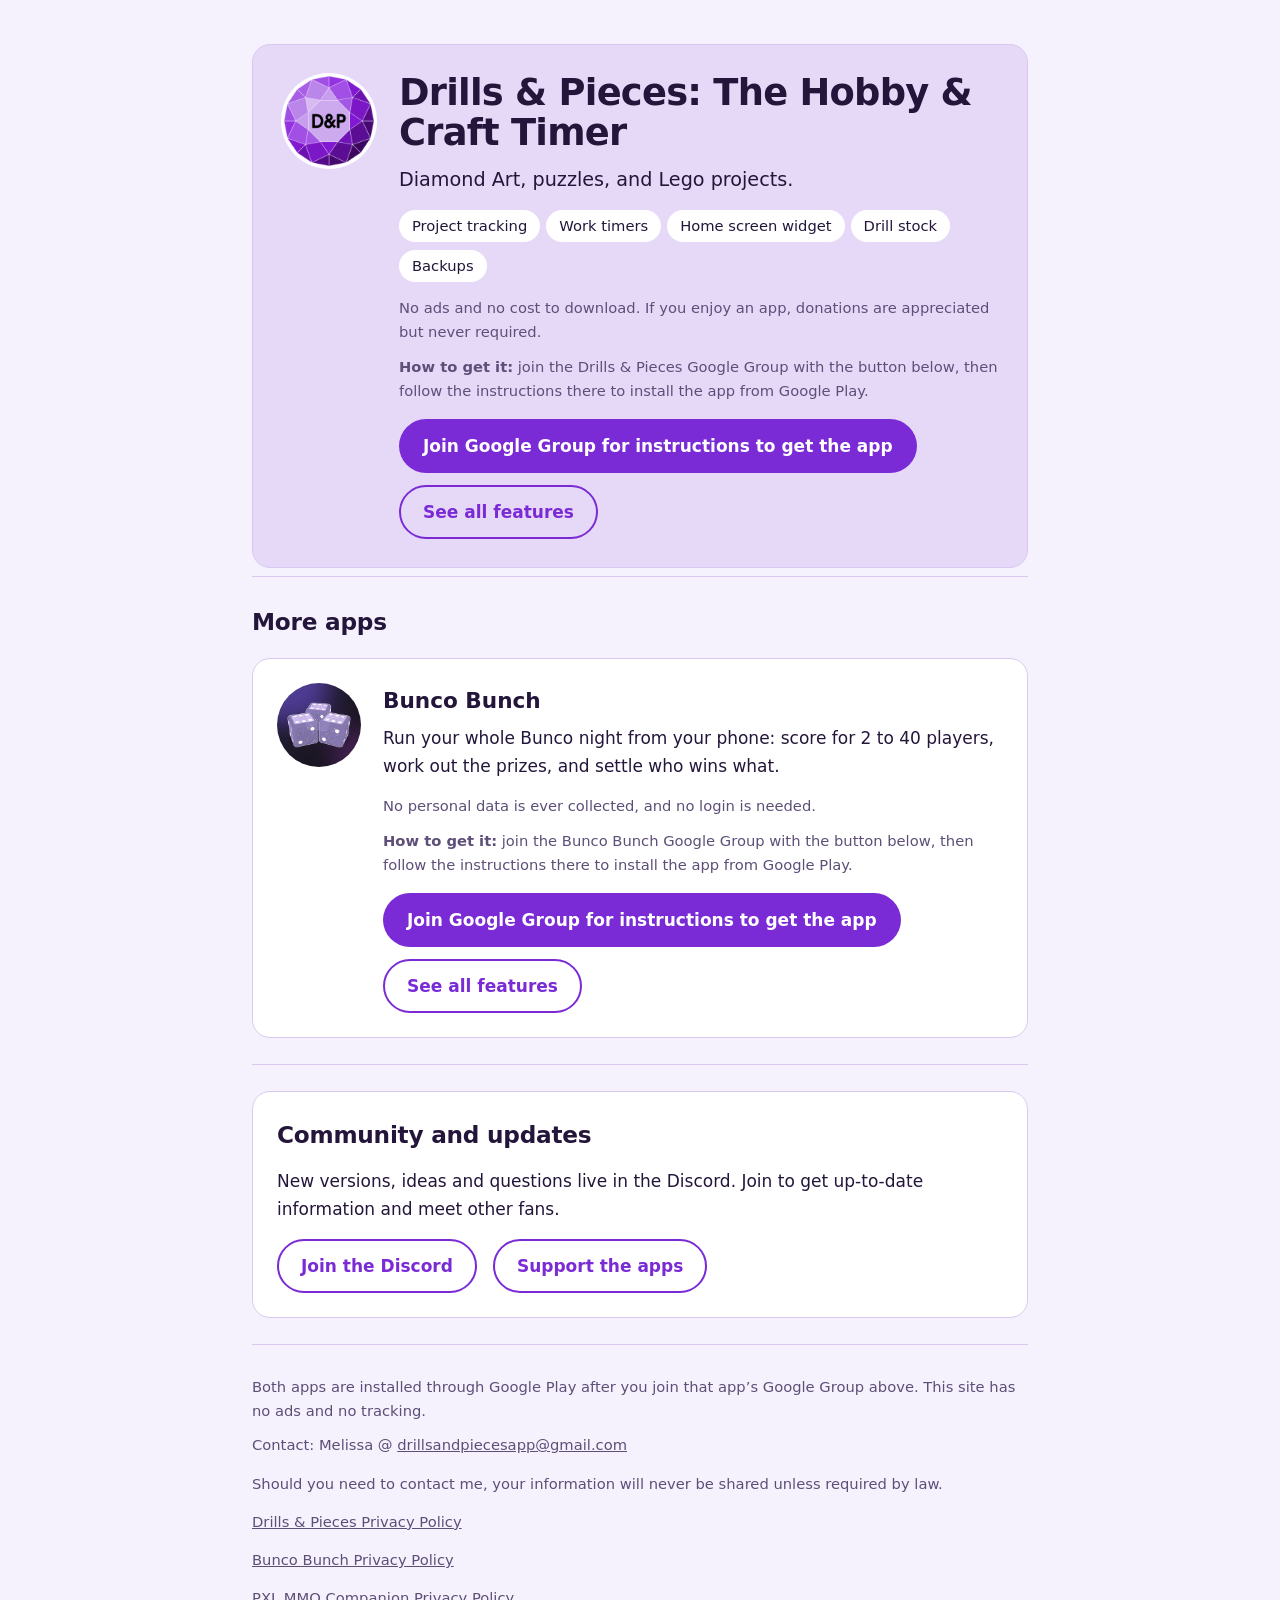
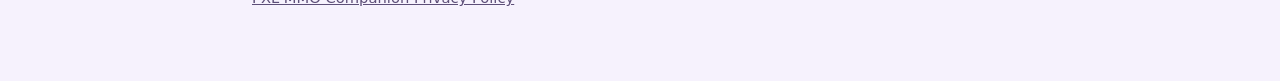
==== index.html @ 9cd60a81 "Add the PXL MMO Companion privacy notice Co-Authored-By: Claude Opus 5.5 <noreply@anthropic.com>" ====
<!DOCTYPE html>
<html lang="en"><head><meta charset="utf-8"><meta name="viewport" content="width=device-width, initial-scale=1">
<title>Drills &amp; Pieces: The Hobby &amp; Craft Timer</title>
<meta name="description" content="Drills &amp; Pieces, a free Android app for diamond art, puzzle and Lego projects. Also Bunco Bunch, a Bunco score sheet. No ads and no cost to download.">
<link rel="icon" href="icon.png"><link rel="stylesheet" href="style.css">
<style>
.wrap{max-width:820px}
.top{padding:44px 0 8px}
section{padding:26px 0}
section.top{border-top:0}
h2.sec{margin:0 0 16px}
.appcard,.card{display:flex;gap:22px;align-items:flex-start;background:var(--surface);border:1px solid var(--line);border-radius:18px;padding:24px}
.card{display:block}
.card p:last-of-type{margin-bottom:16px}
.appcard.main{background:var(--soft);padding:28px}
.appcard.main h1{font-size:clamp(1.7rem,4.5vw,2.3rem);margin:0 0 10px}
.appcard.main .chips span{background:var(--surface)}
.appcard img{width:84px;height:84px;border-radius:50%;flex:none;background:var(--soft)}
.appcard.main img{width:96px;height:96px;background:var(--surface)}
.appcard h3{margin:0 0 6px;font-size:1.35rem}
.appcard .cta{margin-top:16px}
.lede{font-size:1.2rem;margin:0 0 14px}
.chips{margin:0 0 6px}
.chips span{display:inline-block;padding:4px 13px;margin:0 6px 8px 0;border-radius:999px;font-size:.92rem}
@media(max-width:480px){.appcard{flex-direction:column}}
</style></head>
<body><div class="wrap">

<section class="top"><article class="appcard main"><img src="icon.png" alt="Drills &amp; Pieces icon, a purple faceted gem with D&amp;P" width="96" height="96" data-optional>
<div><h1>Drills &amp; Pieces: The Hobby &amp; Craft Timer</h1>
<p class="lede">Diamond Art, puzzles, and Lego projects.</p>
<div class="chips"><span>Project tracking</span><span>Work timers</span><span>Home screen widget</span><span>Drill stock</span><span>Backups</span></div>
<p class="fine" style="margin:6px 0 0">No ads and no cost to download. If you enjoy an app, donations are appreciated but never required.</p>
<p class="fine" style="margin:10px 0 0"><strong>How to get it:</strong> join the Drills &amp; Pieces Google Group with the button below, then follow the instructions there to install the app from Google Play.</p>
<div class="cta"><a class="btn" href="https://groups.google.com/g/drillsandpiecesapp" target="_blank" rel="noopener">Join Google Group for instructions to get the app</a><a class="btn alt" href="drills-and-pieces.html">See all features</a></div></div></article></section>

<section><h2 class="sec">More apps</h2>
<article class="appcard"><img src="bunco-icon.jpg" alt="Bunco Bunch icon, three glittery dice showing sixes" width="84" height="84" data-optional>
<div><h3>Bunco Bunch</h3>
<p>Run your whole Bunco night from your phone: score for 2 to 40 players, work out the prizes, and settle who wins what.</p>
<p class="fine" style="margin:0">No personal data is ever collected, and no login is needed.</p>
<p class="fine" style="margin:10px 0 0"><strong>How to get it:</strong> join the Bunco Bunch Google Group with the button below, then follow the instructions there to install the app from Google Play.</p>
<div class="cta"><a class="btn" href="https://groups.google.com/g/bunco-bunch-closed-testing" target="_blank" rel="noopener">Join Google Group for instructions to get the app</a><a class="btn alt" href="bunco-bunch.html">See all features</a></div></div></article></section>

<section><div class="card"><h2>Community and updates</h2>
<p>New versions, ideas and questions live in the Discord. Join to get up-to-date information and meet other fans.</p>
<div class="cta" style="margin-top:0"><a class="btn alt" href="https://discord.gg/RJFk6R4KJk">Join the Discord</a><a class="btn alt" data-donate href="#">Support the apps</a></div></div></section>

<footer>
  Both apps are installed through Google Play after you join that app’s Google Group above. This site has no ads and no tracking.
  <p style="margin-top: 10px;">Contact: Melissa @ <a href="mailto:drillsandpiecesapp@gmail.com" style="color: inherit;">drillsandpiecesapp@gmail.com</a></p>
  <p>Should you need to contact me, your information will never be shared unless required by law.</p>
  <p><a href="privacy.html" style="color: inherit;">Drills &amp; Pieces Privacy Policy</a></p>
  <p><a href="bunco-privacy.html" style="color: inherit;">Bunco Bunch Privacy Policy</a></p>
  <p><a href="PXLPrivacyNotice.html" style="color: inherit;">PXL MMO Companion Privacy Policy</a></p>
</footer>
</div><script src="site.js"></script></body></html>
---- style.css ----
:root{--bg:#f6f2fd;--surface:#fff;--ink:#24163a;--muted:#5d4f78;--brand:#7a2bd6;--on:#fff;--soft:#e6d9f8;--line:#d9c9f1;--focus:#3b0f7a}
@media(prefers-color-scheme:dark){:root{--bg:#170d26;--surface:#241538;--ink:#f1e9fc;--muted:#bcaad8;--brand:#b784f0;--on:#1c0d31;--soft:#33204d;--line:#443061;--focus:#e6d5ff}}
*{box-sizing:border-box}
body{margin:0;background:var(--bg);color:var(--ink);font:17px/1.65 "Segoe UI Variable Text","Segoe UI","Helvetica Neue",Roboto,system-ui,sans-serif}
a{color:var(--brand)}
a:focus-visible{outline:3px solid var(--focus);outline-offset:3px;border-radius:6px}
.wrap{max-width:680px;margin:0 auto;padding:0 22px}
header{padding:44px 0 30px}
.back{display:inline-block;margin-bottom:22px;font-size:.95rem}
.brand{display:flex;align-items:center;gap:18px}
.brand img,.app img{width:84px;height:84px;border-radius:50%;flex:none;background:var(--soft)}
h1{margin:0;font-size:clamp(2rem,6vw,2.8rem);line-height:1.1;letter-spacing:-.02em}
h2{margin:0 0 12px;font-size:1.45rem;letter-spacing:-.01em}
p{margin:0 0 14px}
.tag{margin:20px 0 0;font-size:1.2rem}
.cta{display:flex;flex-wrap:wrap;align-items:center;gap:12px 16px;margin-top:22px}
.btn{display:inline-block;padding:13px 24px;border-radius:999px;font-weight:700;text-decoration:none;background:var(--brand);color:var(--on)}
.btn:hover{filter:brightness(1.08)}
.btn.alt{background:transparent;color:var(--brand);border:2px solid var(--brand);padding:11px 22px}
.fine{color:var(--muted);font-size:.92rem;margin:12px 0 0}
section{padding:32px 0;border-top:1px solid var(--line)}
.app{display:flex;gap:20px;align-items:flex-start;padding:30px 0;border-top:1px solid var(--line)}
.app h2{margin-bottom:6px}
ul.feat{margin:0;padding-left:1.2em}
ul.feat li{margin:6px 0}
.shots{display:flex;gap:14px;overflow-x:auto;padding-bottom:10px}
.shots figure{margin:0;flex:none;width:210px}
.shots img{width:100%;height:auto;border-radius:16px;border:1px solid var(--line);display:block}
.shots figcaption{font-size:.88rem;color:var(--muted);margin-top:6px}
ol.steps{margin:0;padding:0;list-style:none;counter-reset:s}
ol.steps li{counter-increment:s;position:relative;padding:0 0 16px 48px}
ol.steps li::before{content:counter(s);position:absolute;left:0;top:0;width:32px;height:32px;border-radius:50%;background:var(--soft);display:grid;place-items:center;font-weight:700;font-size:.95rem}
.note{background:var(--surface);border:1px solid var(--line);border-radius:14px;padding:16px 18px}
footer{padding:30px 0 56px;border-top:1px solid var(--line);color:var(--muted);font-size:.92rem}
@media(max-width:480px){.app{flex-direction:column}}
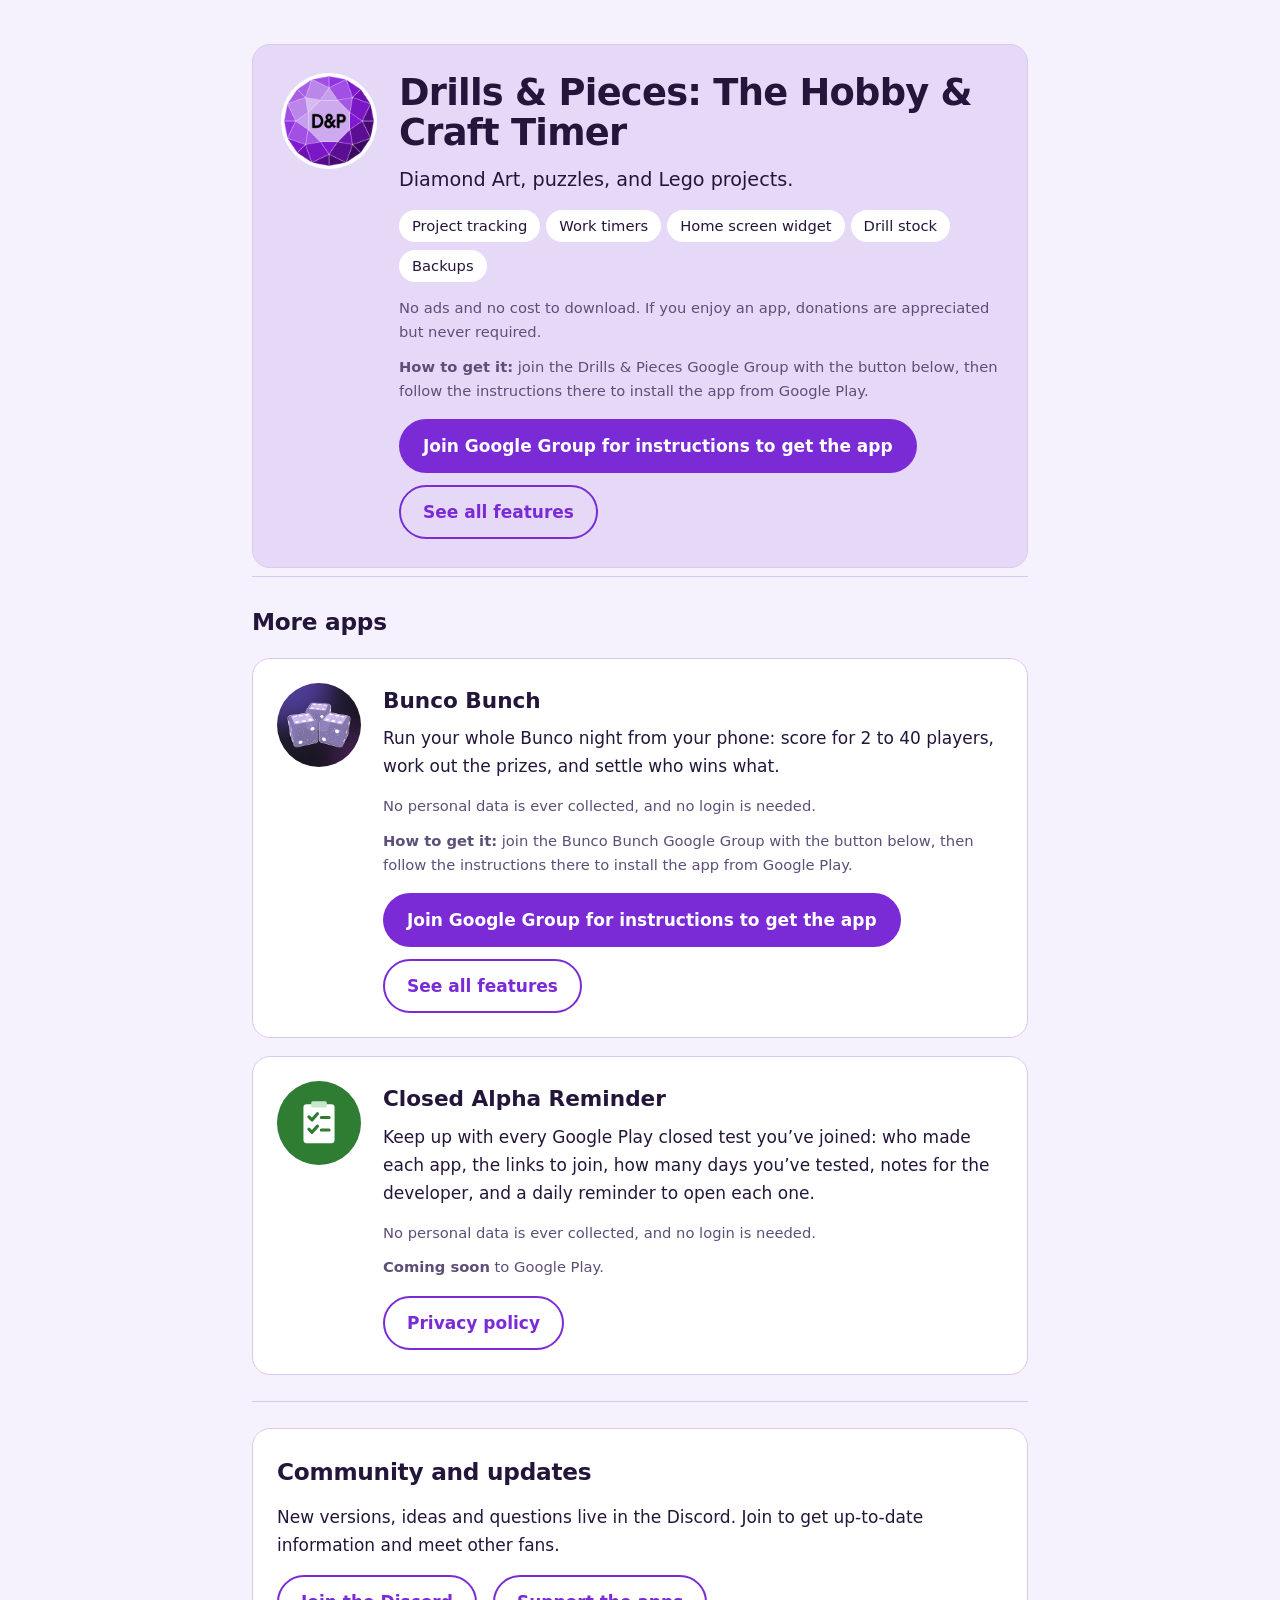
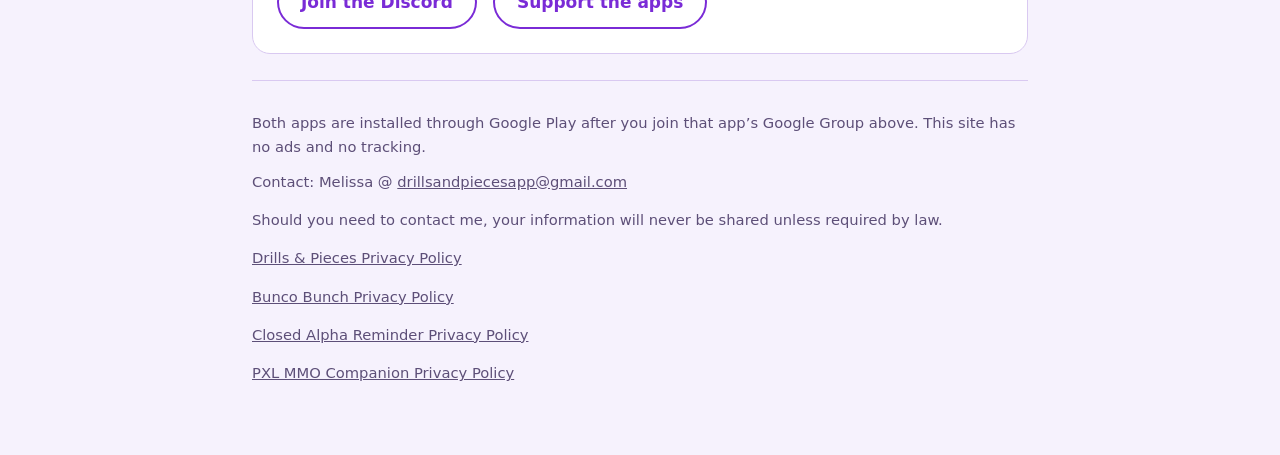
==== commit f12c7ba4: "Add Closed Alpha Reminder to the home page Co-Authored-By: Claude Opus 5.5 <noreply@anthropic.com>" ====
--- a/index.html
+++ b/index.html
@@ -40,7 +40,13 @@
 <p>Run your whole Bunco night from your phone: score for 2 to 40 players, work out the prizes, and settle who wins what.</p>
 <p class="fine" style="margin:0">No personal data is ever collected, and no login is needed.</p>
 <p class="fine" style="margin:10px 0 0"><strong>How to get it:</strong> join the Bunco Bunch Google Group with the button below, then follow the instructions there to install the app from Google Play.</p>
-<div class="cta"><a class="btn" href="https://groups.google.com/g/bunco-bunch-closed-testing" target="_blank" rel="noopener">Join Google Group for instructions to get the app</a><a class="btn alt" href="bunco-bunch.html">See all features</a></div></div></article></section>
+<div class="cta"><a class="btn" href="https://groups.google.com/g/bunco-bunch-closed-testing" target="_blank" rel="noopener">Join Google Group for instructions to get the app</a><a class="btn alt" href="bunco-bunch.html">See all features</a></div></div></article>
+<article class="appcard" style="margin-top:18px"><img src="closed-alpha-icon.svg" alt="Closed Alpha Reminder icon, a clipboard with two check marks" width="84" height="84" data-optional>
+<div><h3>Closed Alpha Reminder</h3>
+<p>Keep up with every Google Play closed test you’ve joined: who made each app, the links to join, how many days you’ve tested, notes for the developer, and a daily reminder to open each one.</p>
+<p class="fine" style="margin:0">No personal data is ever collected, and no login is needed.</p>
+<p class="fine" style="margin:10px 0 0"><strong>Coming soon</strong> to Google Play.</p>
+<div class="cta"><a class="btn alt" href="closed-alpha-reminder-privacy.html">Privacy policy</a></div></div></article></section>
 
 <section><div class="card"><h2>Community and updates</h2>
 <p>New versions, ideas and questions live in the Discord. Join to get up-to-date information and meet other fans.</p>
@@ -52,6 +58,7 @@
   <p>Should you need to contact me, your information will never be shared unless required by law.</p>
   <p><a href="privacy.html" style="color: inherit;">Drills &amp; Pieces Privacy Policy</a></p>
   <p><a href="bunco-privacy.html" style="color: inherit;">Bunco Bunch Privacy Policy</a></p>
+  <p><a href="closed-alpha-reminder-privacy.html" style="color: inherit;">Closed Alpha Reminder Privacy Policy</a></p>
   <p><a href="PXLPrivacyNotice.html" style="color: inherit;">PXL MMO Companion Privacy Policy</a></p>
 </footer>
 </div><script src="site.js"></script></body></html>
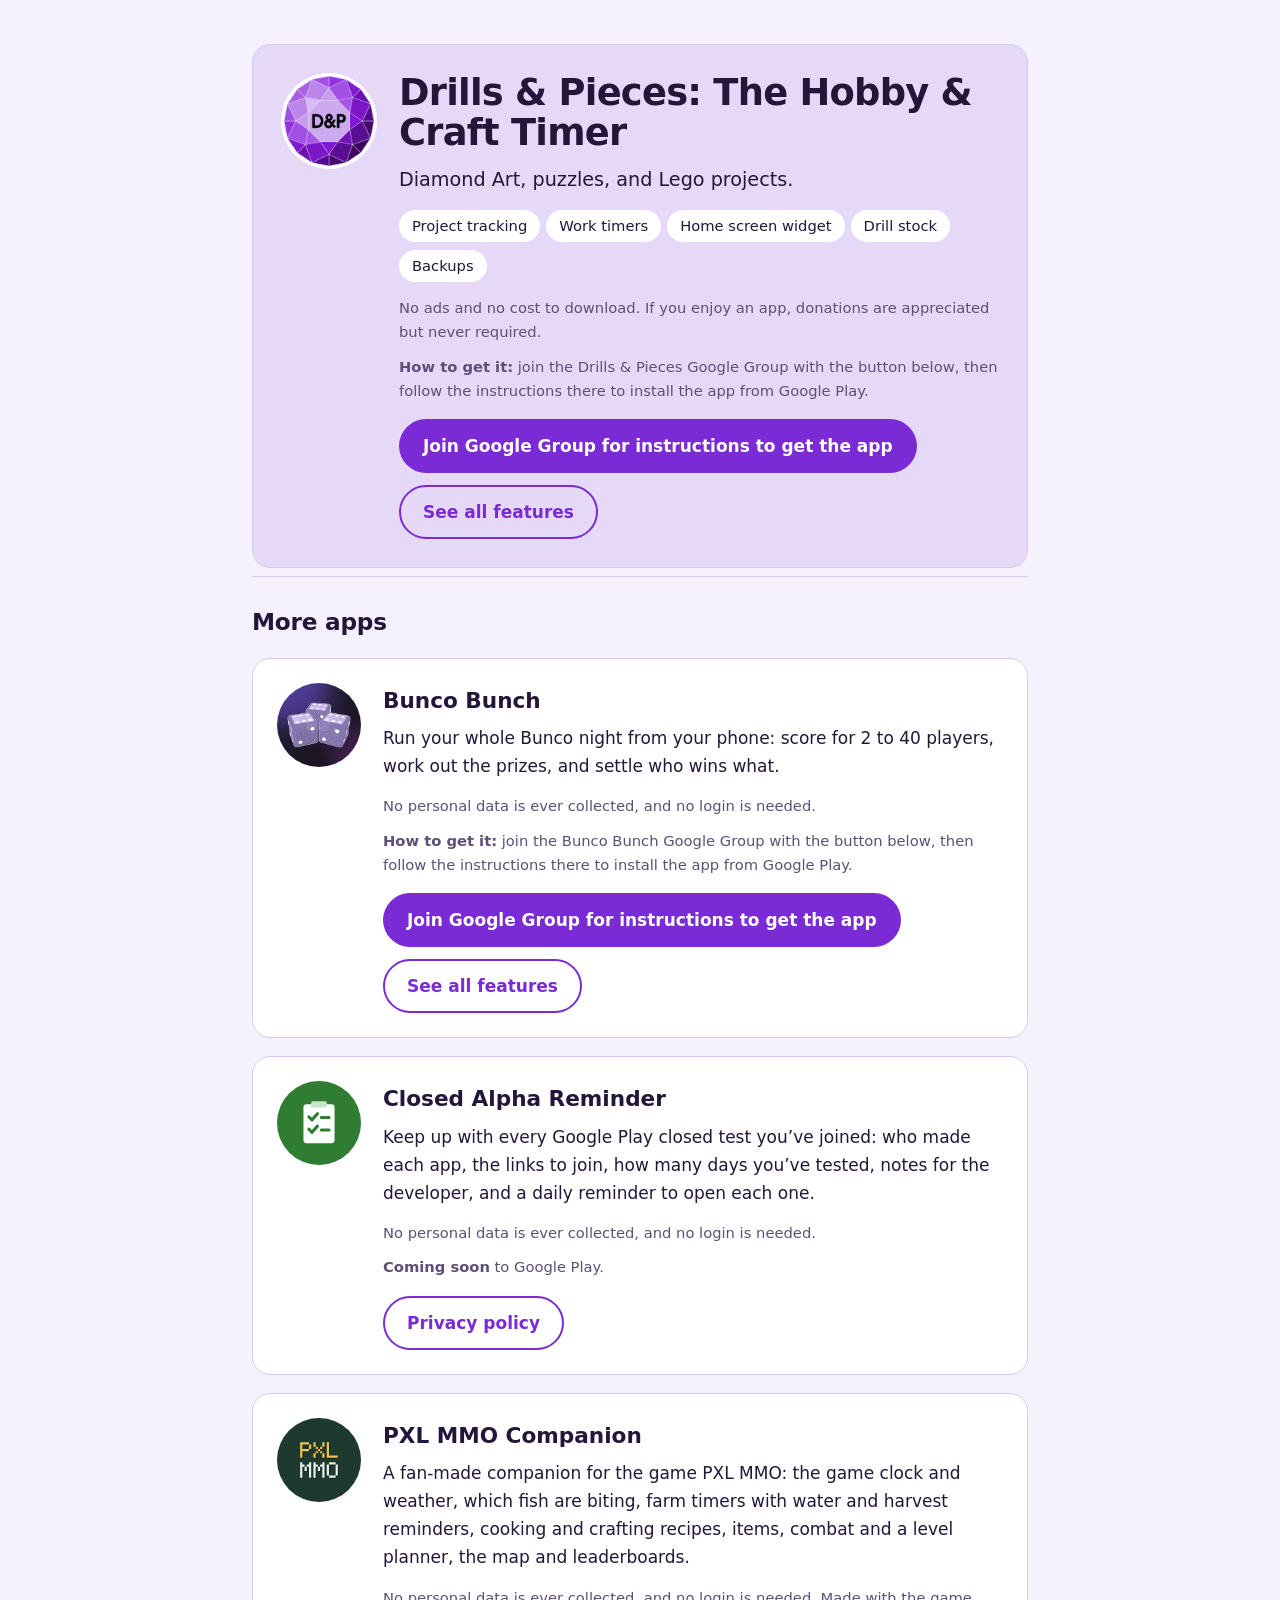
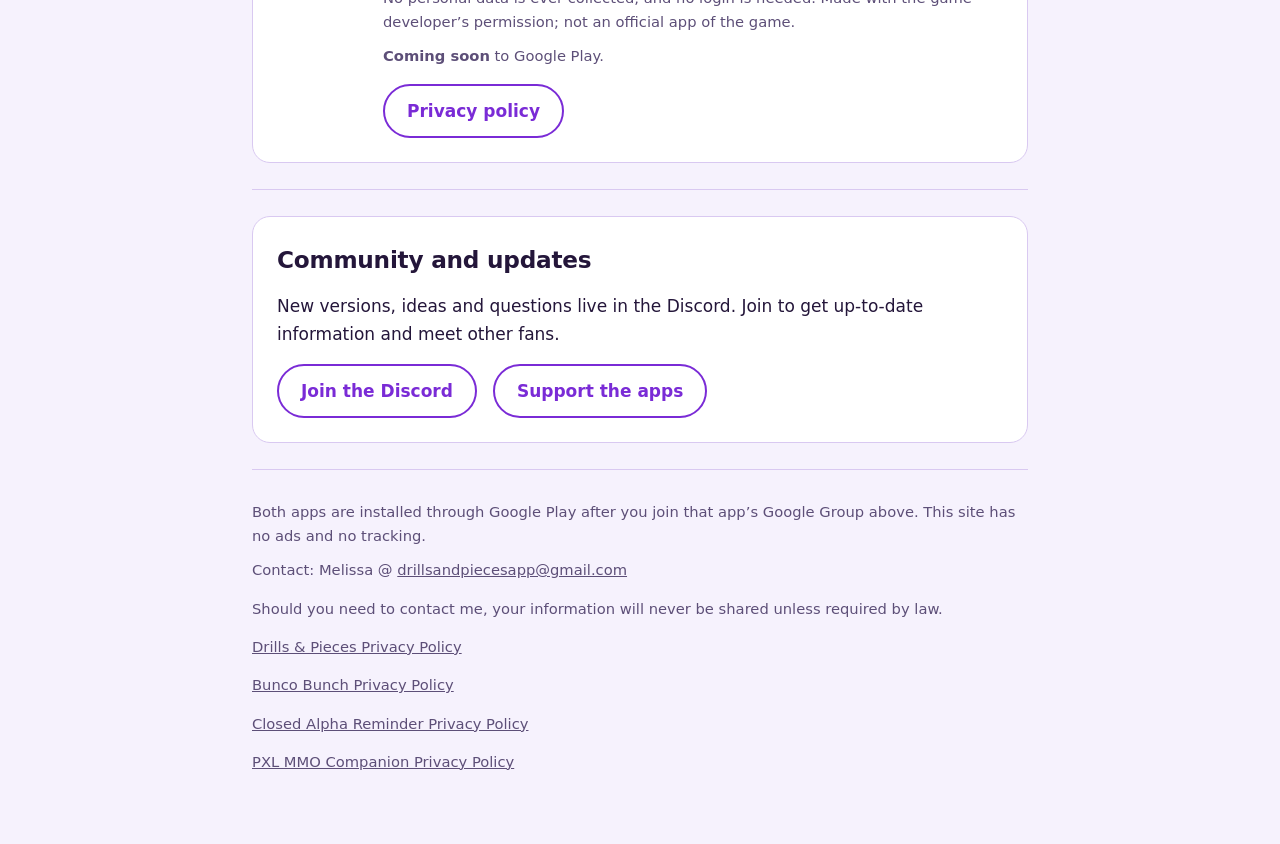
==== commit 478a8c2e: "Add PXL MMO Companion to the home page, with its icon and a site-style privacy page Co-Authored-By: " ====
--- a/index.html
+++ b/index.html
@@ -46,7 +46,13 @@
 <p>Keep up with every Google Play closed test you’ve joined: who made each app, the links to join, how many days you’ve tested, notes for the developer, and a daily reminder to open each one.</p>
 <p class="fine" style="margin:0">No personal data is ever collected, and no login is needed.</p>
 <p class="fine" style="margin:10px 0 0"><strong>Coming soon</strong> to Google Play.</p>
-<div class="cta"><a class="btn alt" href="closed-alpha-reminder-privacy.html">Privacy policy</a></div></div></article></section>
+<div class="cta"><a class="btn alt" href="closed-alpha-reminder-privacy.html">Privacy policy</a></div></div></article>
+<article class="appcard" style="margin-top:18px"><img src="pxl-icon.svg" alt="PXL MMO Companion icon, the letters PXL over MMO in pixel type" width="84" height="84" data-optional>
+<div><h3>PXL MMO Companion</h3>
+<p>A fan-made companion for the game PXL MMO: the game clock and weather, which fish are biting, farm timers with water and harvest reminders, cooking and crafting recipes, items, combat and a level planner, the map and leaderboards.</p>
+<p class="fine" style="margin:0">No personal data is ever collected, and no login is needed. Made with the game developer’s permission; not an official app of the game.</p>
+<p class="fine" style="margin:10px 0 0"><strong>Coming soon</strong> to Google Play.</p>
+<div class="cta"><a class="btn alt" href="PXLPrivacyNotice.html">Privacy policy</a></div></div></article></section>
 
 <section><div class="card"><h2>Community and updates</h2>
 <p>New versions, ideas and questions live in the Discord. Join to get up-to-date information and meet other fans.</p>
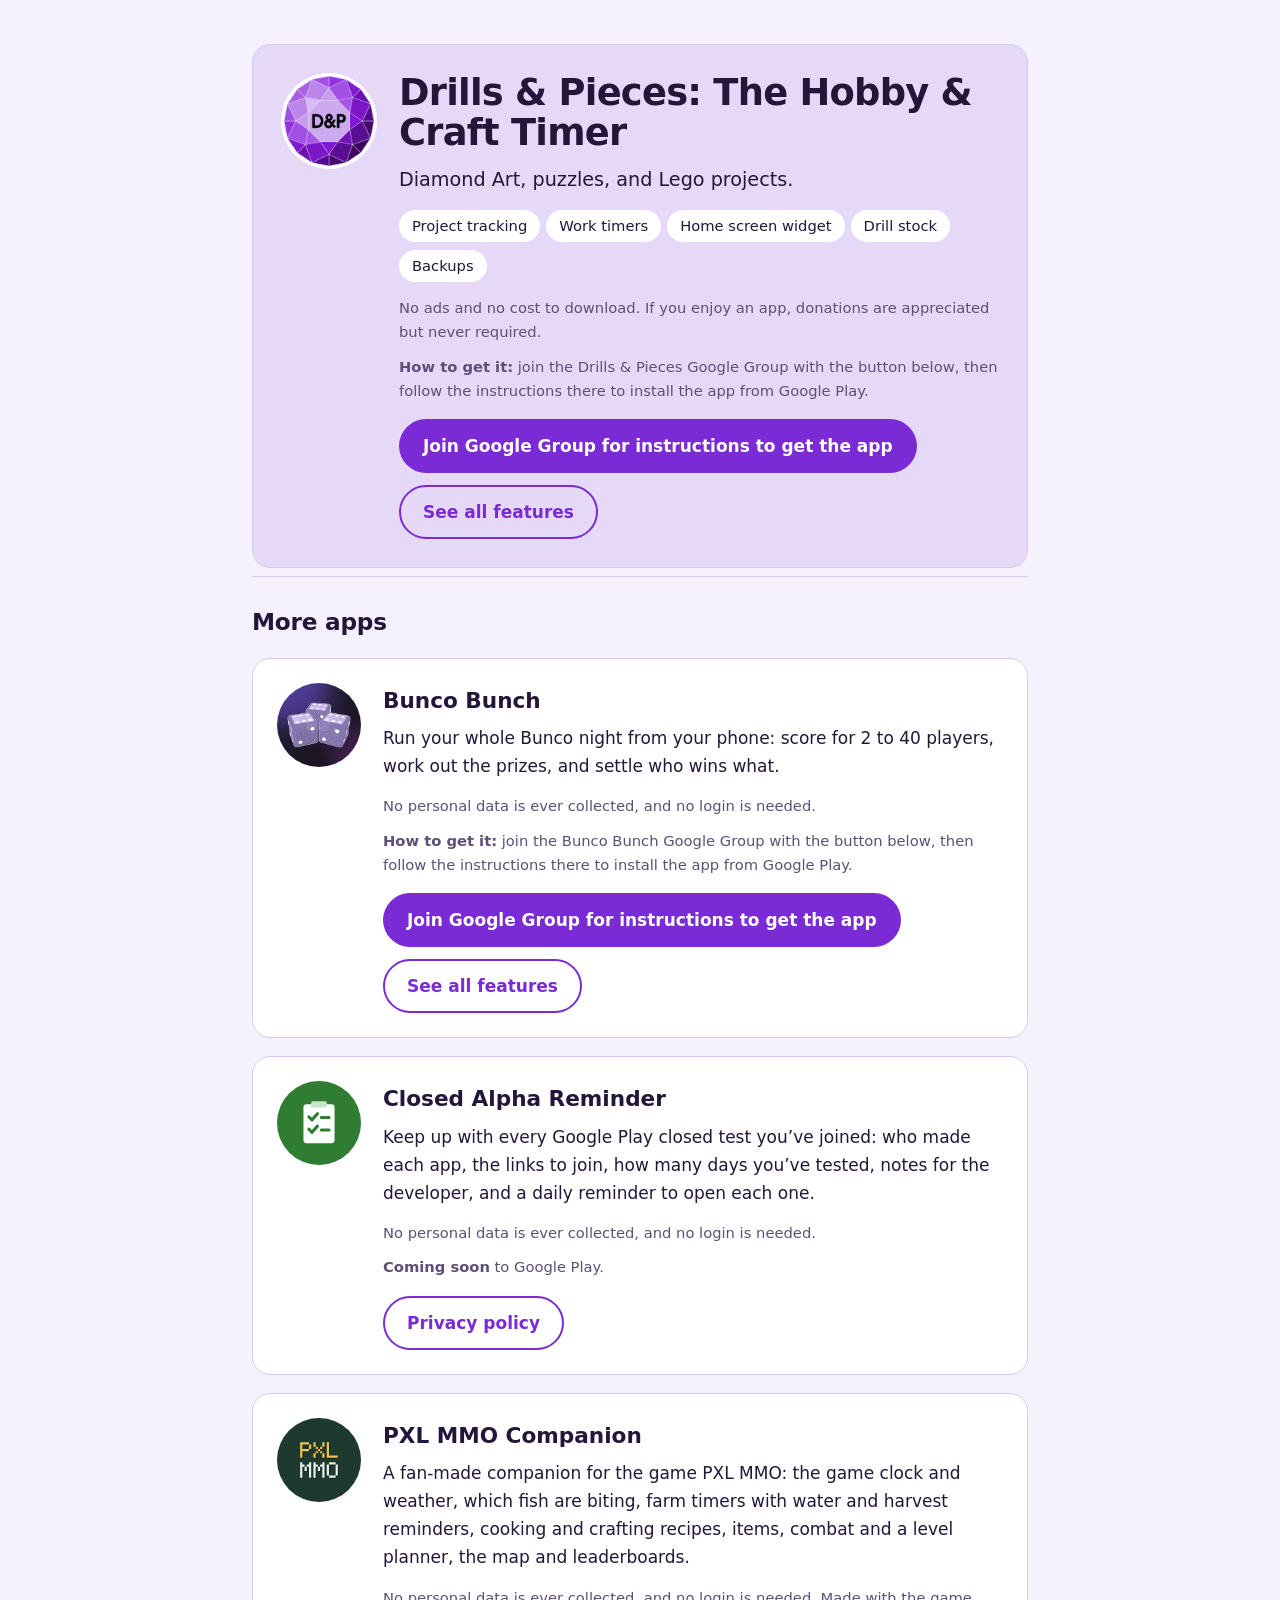
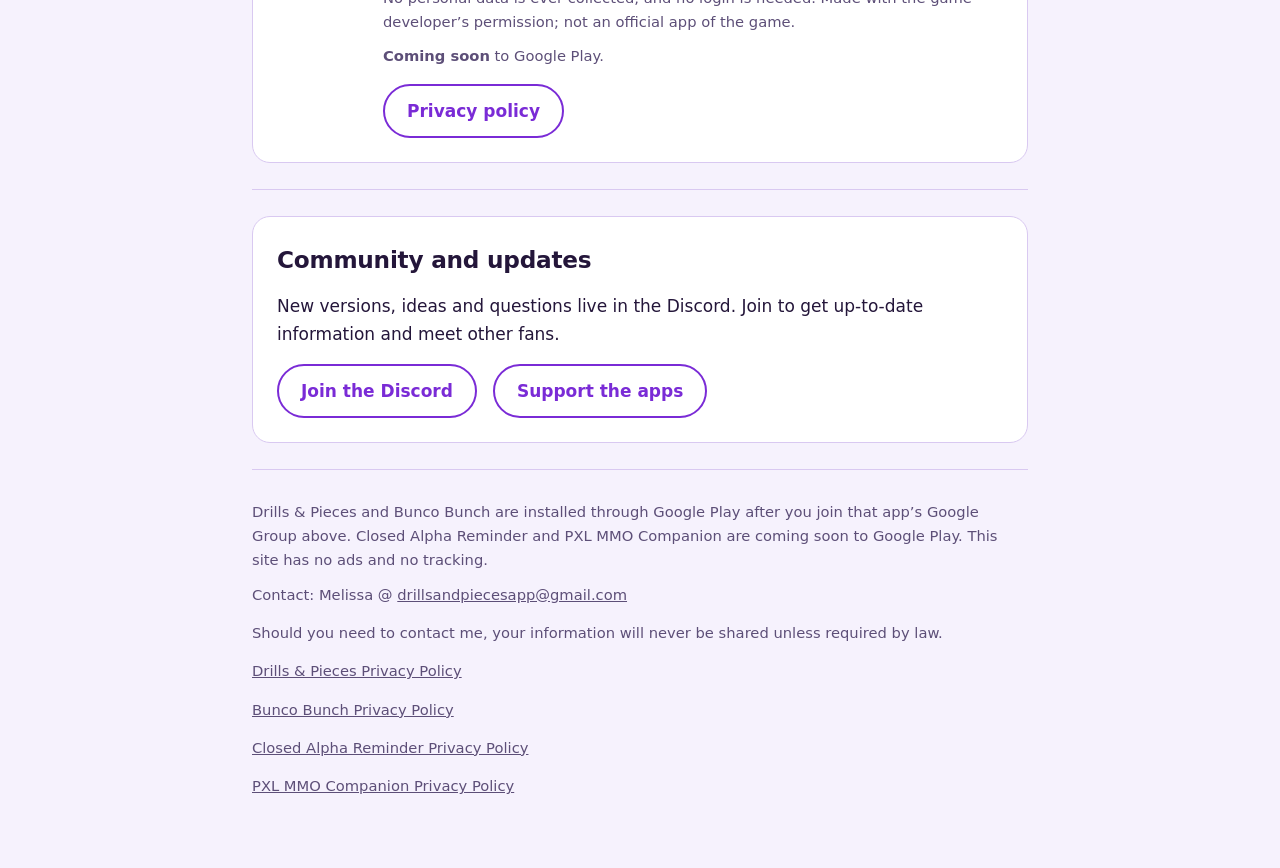
==== commit 93ecd9b2: "Footer: say which apps install from their Google Group and which are coming soon Co-Authored-By: Cla" ====
--- a/index.html
+++ b/index.html
@@ -59,7 +59,7 @@
 <div class="cta" style="margin-top:0"><a class="btn alt" href="https://discord.gg/RJFk6R4KJk">Join the Discord</a><a class="btn alt" data-donate href="#">Support the apps</a></div></div></section>
 
 <footer>
-  Both apps are installed through Google Play after you join that app’s Google Group above. This site has no ads and no tracking.
+  Drills &amp; Pieces and Bunco Bunch are installed through Google Play after you join that app’s Google Group above. Closed Alpha Reminder and PXL MMO Companion are coming soon to Google Play. This site has no ads and no tracking.
   <p style="margin-top: 10px;">Contact: Melissa @ <a href="mailto:drillsandpiecesapp@gmail.com" style="color: inherit;">drillsandpiecesapp@gmail.com</a></p>
   <p>Should you need to contact me, your information will never be shared unless required by law.</p>
   <p><a href="privacy.html" style="color: inherit;">Drills &amp; Pieces Privacy Policy</a></p>
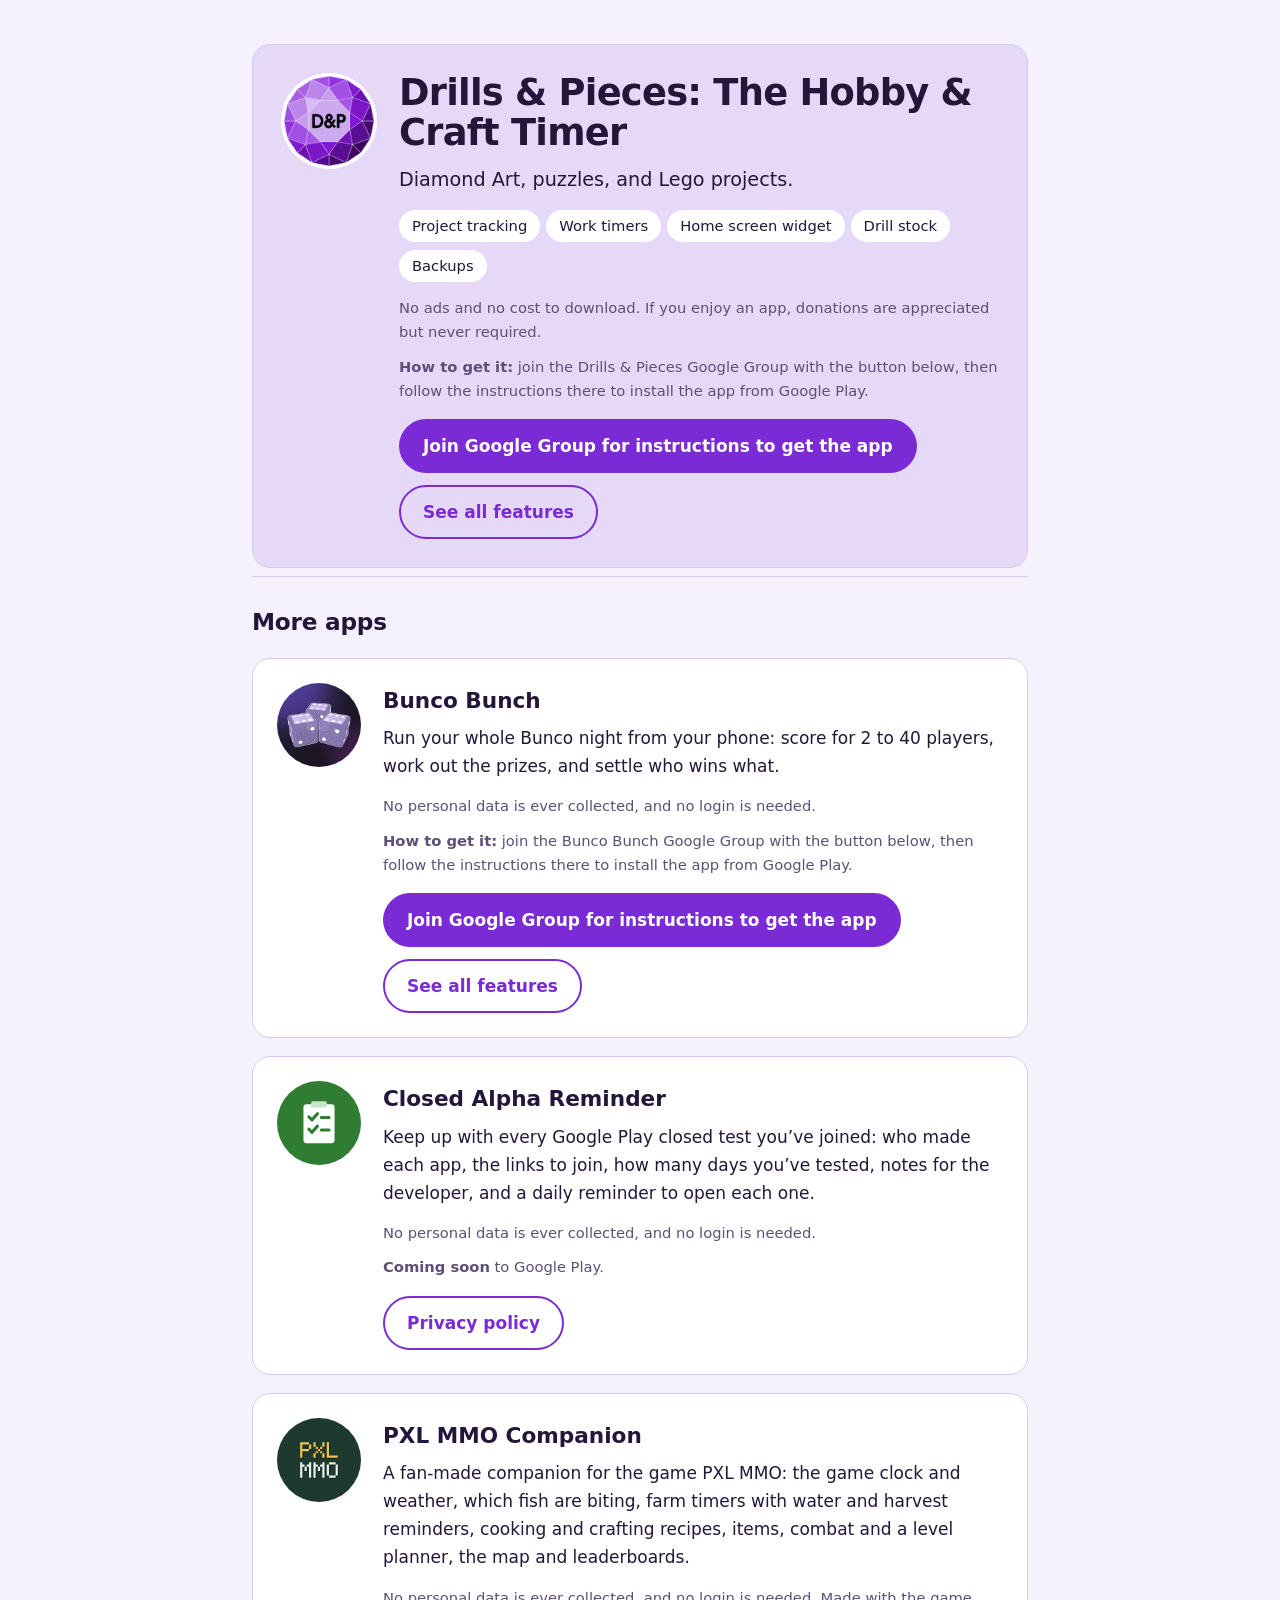
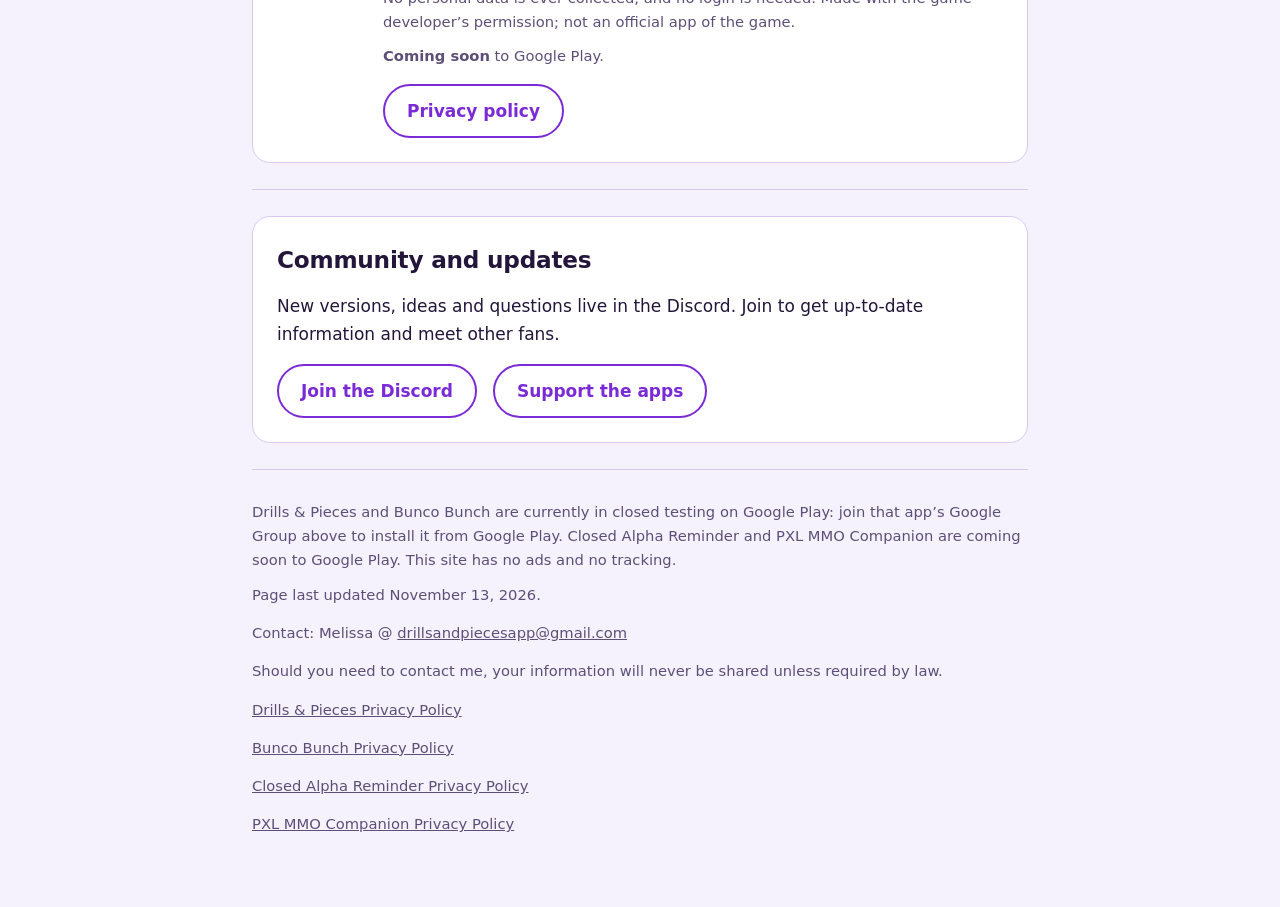
==== commit 973b4f29: "Footer: note closed testing on Google Play and when the page was updated Co-Authored-By: Claude Opus" ====
--- a/index.html
+++ b/index.html
@@ -59,7 +59,8 @@
 <div class="cta" style="margin-top:0"><a class="btn alt" href="https://discord.gg/RJFk6R4KJk">Join the Discord</a><a class="btn alt" data-donate href="#">Support the apps</a></div></div></section>
 
 <footer>
-  Drills &amp; Pieces and Bunco Bunch are installed through Google Play after you join that app’s Google Group above. Closed Alpha Reminder and PXL MMO Companion are coming soon to Google Play. This site has no ads and no tracking.
+  Drills &amp; Pieces and Bunco Bunch are currently in closed testing on Google Play: join that app’s Google Group above to install it from Google Play. Closed Alpha Reminder and PXL MMO Companion are coming soon to Google Play. This site has no ads and no tracking.
+  <p style="margin-top: 10px;">Page last updated November 13, 2026.</p>
   <p style="margin-top: 10px;">Contact: Melissa @ <a href="mailto:drillsandpiecesapp@gmail.com" style="color: inherit;">drillsandpiecesapp@gmail.com</a></p>
   <p>Should you need to contact me, your information will never be shared unless required by law.</p>
   <p><a href="privacy.html" style="color: inherit;">Drills &amp; Pieces Privacy Policy</a></p>
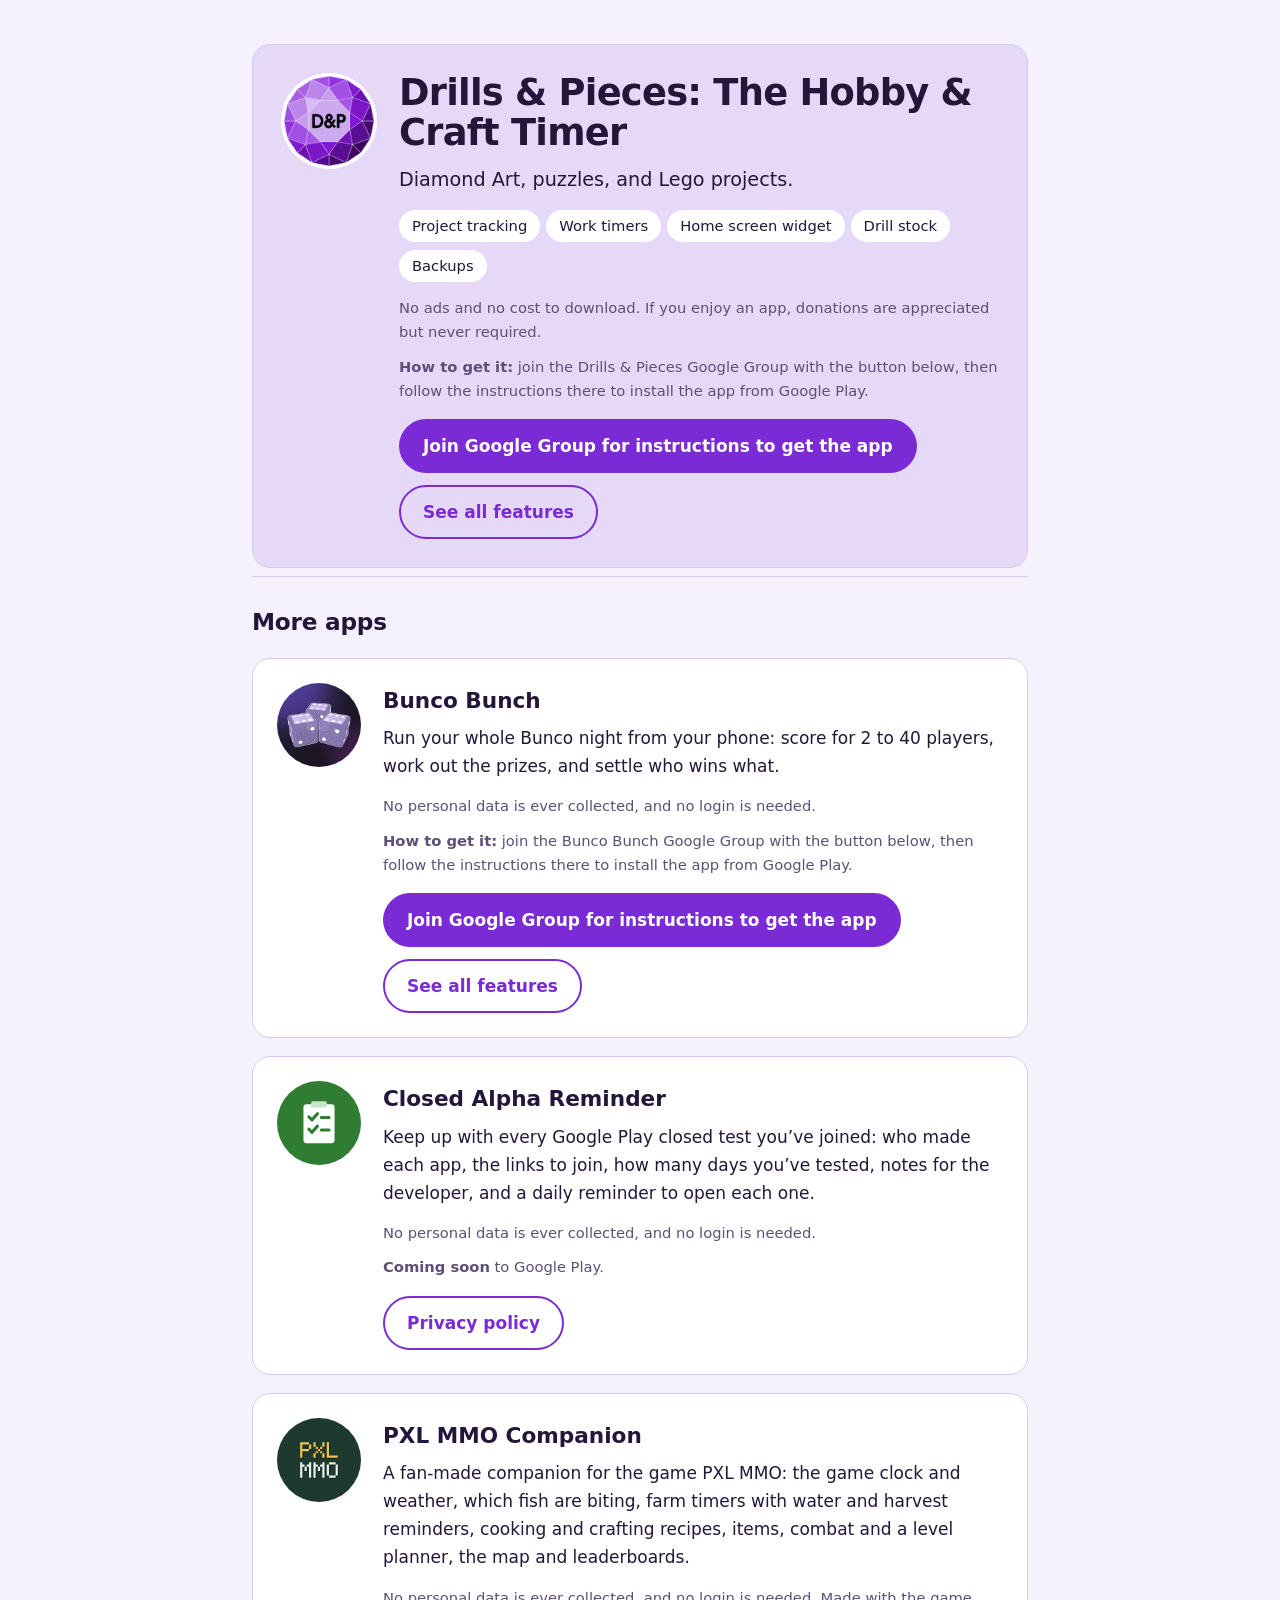
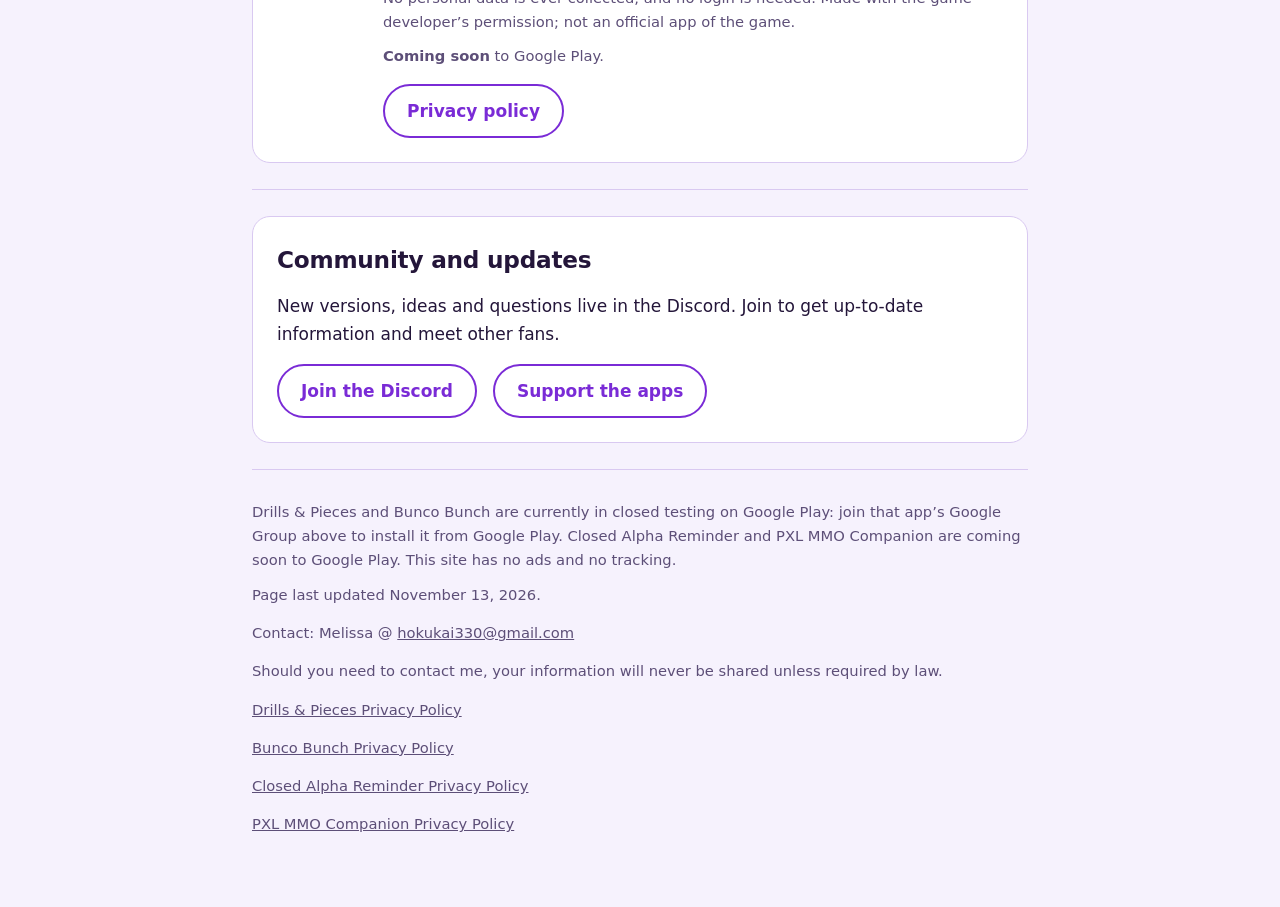
==== commit a812e1dc: "Contact email is now hokukai330@gmail.com; feedback section in privacy policies - Footer contact and" ====
--- a/index.html
+++ b/index.html
@@ -61,7 +61,7 @@
 <footer>
   Drills &amp; Pieces and Bunco Bunch are currently in closed testing on Google Play: join that app’s Google Group above to install it from Google Play. Closed Alpha Reminder and PXL MMO Companion are coming soon to Google Play. This site has no ads and no tracking.
   <p style="margin-top: 10px;">Page last updated November 13, 2026.</p>
-  <p style="margin-top: 10px;">Contact: Melissa @ <a href="mailto:drillsandpiecesapp@gmail.com" style="color: inherit;">drillsandpiecesapp@gmail.com</a></p>
+  <p style="margin-top: 10px;">Contact: Melissa @ <a href="mailto:hokukai330@gmail.com" style="color: inherit;">hokukai330@gmail.com</a></p>
   <p>Should you need to contact me, your information will never be shared unless required by law.</p>
   <p><a href="privacy.html" style="color: inherit;">Drills &amp; Pieces Privacy Policy</a></p>
   <p><a href="bunco-privacy.html" style="color: inherit;">Bunco Bunch Privacy Policy</a></p>
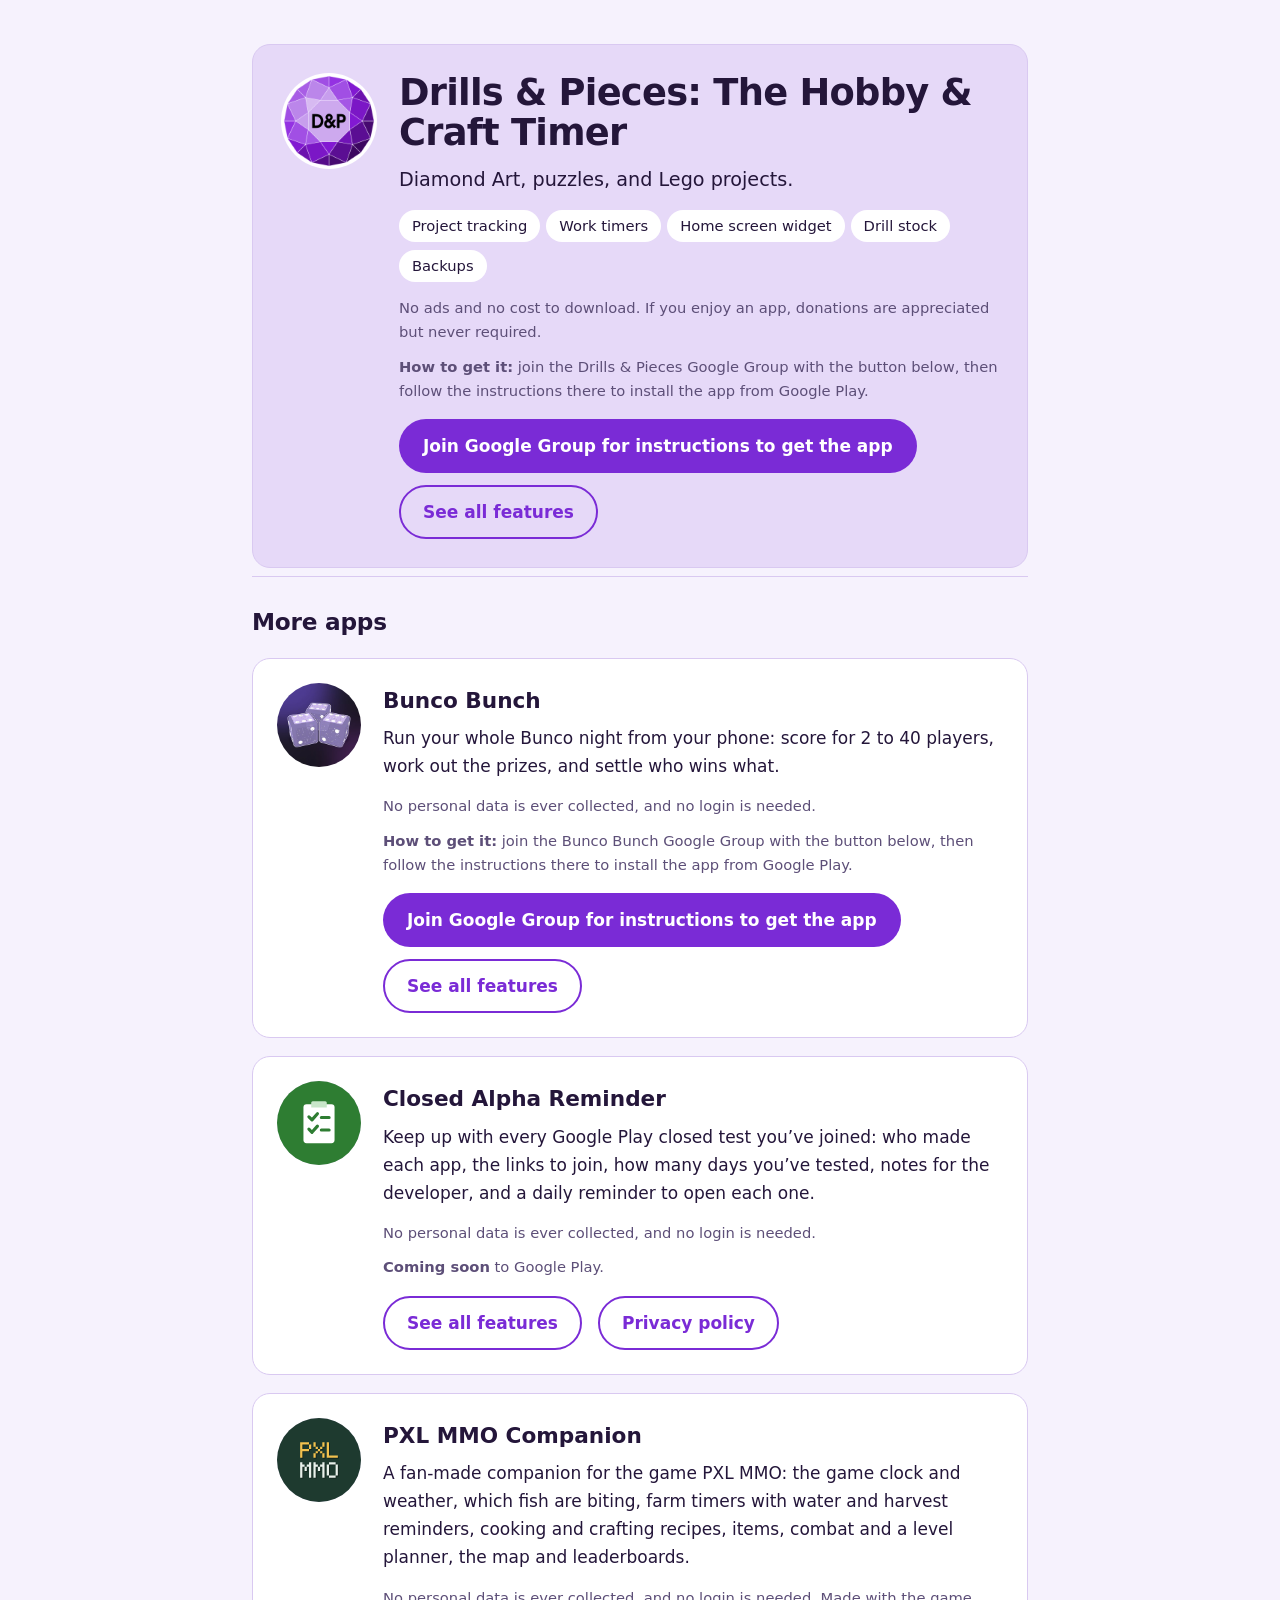
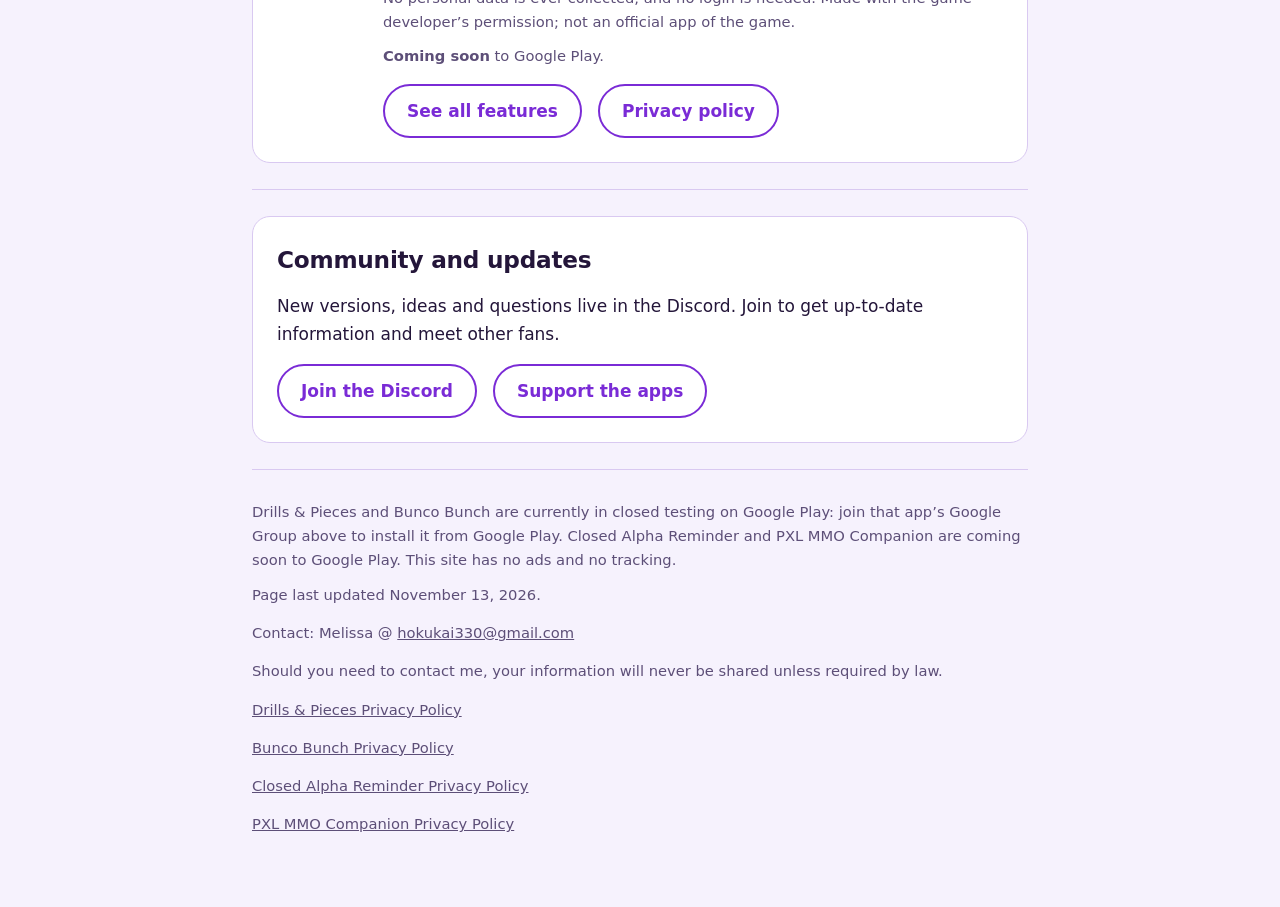
==== commit b71a8910: "Add feature pages for Closed Alpha Reminder and PXL MMO Companion Each page has feature cards, a pri" ====
--- a/index.html
+++ b/index.html
@@ -46,13 +46,13 @@
 <p>Keep up with every Google Play closed test you’ve joined: who made each app, the links to join, how many days you’ve tested, notes for the developer, and a daily reminder to open each one.</p>
 <p class="fine" style="margin:0">No personal data is ever collected, and no login is needed.</p>
 <p class="fine" style="margin:10px 0 0"><strong>Coming soon</strong> to Google Play.</p>
-<div class="cta"><a class="btn alt" href="closed-alpha-reminder-privacy.html">Privacy policy</a></div></div></article>
+<div class="cta"><a class="btn alt" href="closed-alpha-reminder.html">See all features</a><a class="btn alt" href="closed-alpha-reminder-privacy.html">Privacy policy</a></div></div></article>
 <article class="appcard" style="margin-top:18px"><img src="pxl-icon.svg" alt="PXL MMO Companion icon, the letters PXL over MMO in pixel type" width="84" height="84" data-optional>
 <div><h3>PXL MMO Companion</h3>
 <p>A fan-made companion for the game PXL MMO: the game clock and weather, which fish are biting, farm timers with water and harvest reminders, cooking and crafting recipes, items, combat and a level planner, the map and leaderboards.</p>
 <p class="fine" style="margin:0">No personal data is ever collected, and no login is needed. Made with the game developer’s permission; not an official app of the game.</p>
 <p class="fine" style="margin:10px 0 0"><strong>Coming soon</strong> to Google Play.</p>
-<div class="cta"><a class="btn alt" href="PXLPrivacyNotice.html">Privacy policy</a></div></div></article></section>
+<div class="cta"><a class="btn alt" href="pxl-mmo-companion.html">See all features</a><a class="btn alt" href="PXLPrivacyNotice.html">Privacy policy</a></div></div></article></section>
 
 <section><div class="card"><h2>Community and updates</h2>
 <p>New versions, ideas and questions live in the Discord. Join to get up-to-date information and meet other fans.</p>
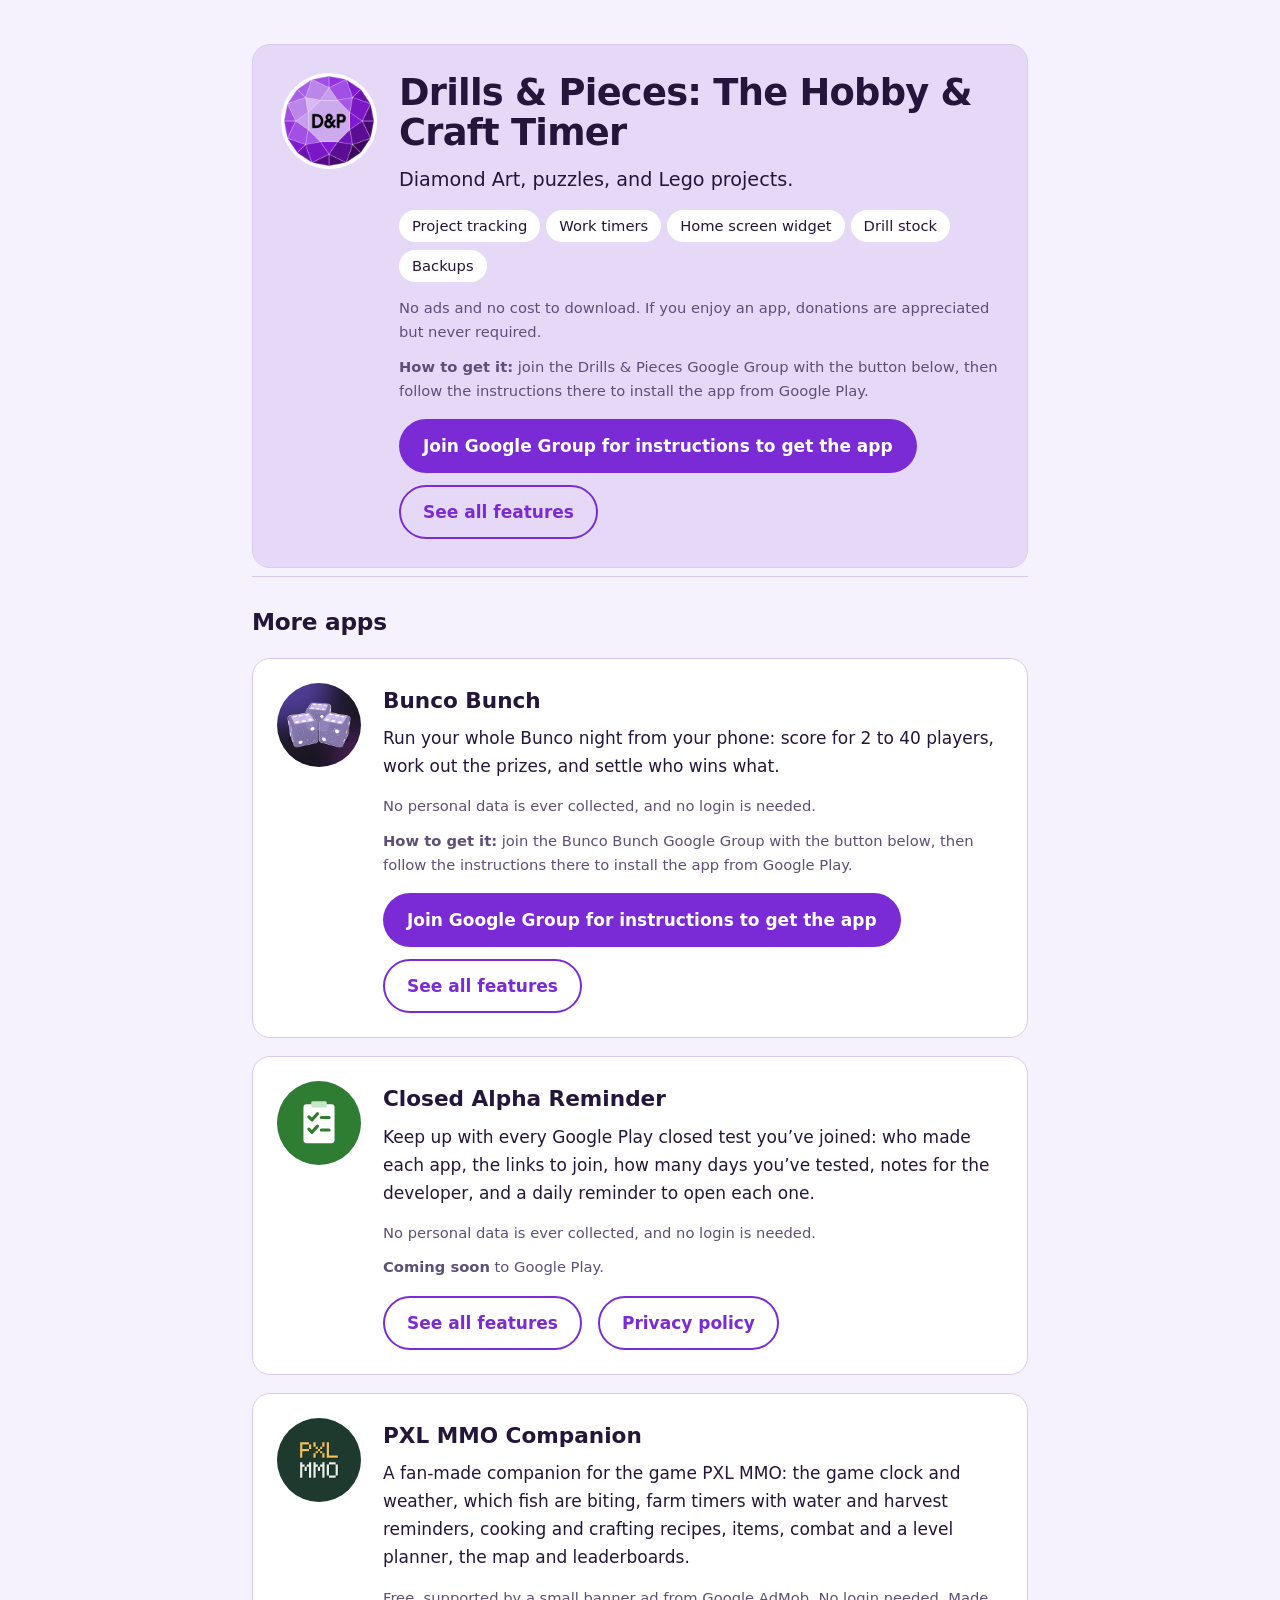
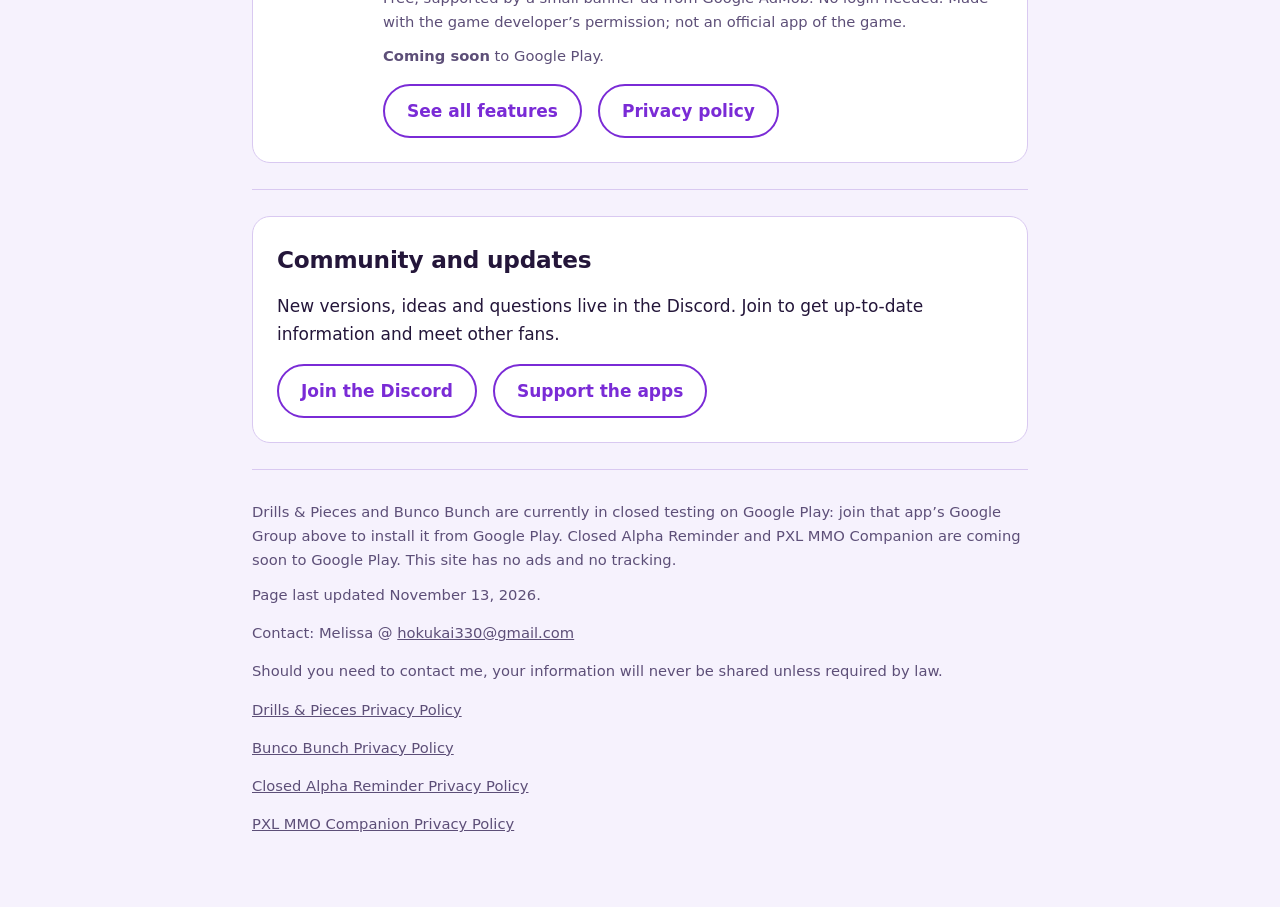
==== commit 0ef2932c: "PXL MMO Companion now shows ads: privacy policy, feature page and home card updated Co-Authored-By: " ====
--- a/index.html
+++ b/index.html
@@ -50,7 +50,7 @@
 <article class="appcard" style="margin-top:18px"><img src="pxl-icon.svg" alt="PXL MMO Companion icon, the letters PXL over MMO in pixel type" width="84" height="84" data-optional>
 <div><h3>PXL MMO Companion</h3>
 <p>A fan-made companion for the game PXL MMO: the game clock and weather, which fish are biting, farm timers with water and harvest reminders, cooking and crafting recipes, items, combat and a level planner, the map and leaderboards.</p>
-<p class="fine" style="margin:0">No personal data is ever collected, and no login is needed. Made with the game developer’s permission; not an official app of the game.</p>
+<p class="fine" style="margin:0">Free, supported by a small banner ad from Google AdMob. No login needed. Made with the game developer’s permission; not an official app of the game.</p>
 <p class="fine" style="margin:10px 0 0"><strong>Coming soon</strong> to Google Play.</p>
 <div class="cta"><a class="btn alt" href="pxl-mmo-companion.html">See all features</a><a class="btn alt" href="PXLPrivacyNotice.html">Privacy policy</a></div></div></article></section>
 
